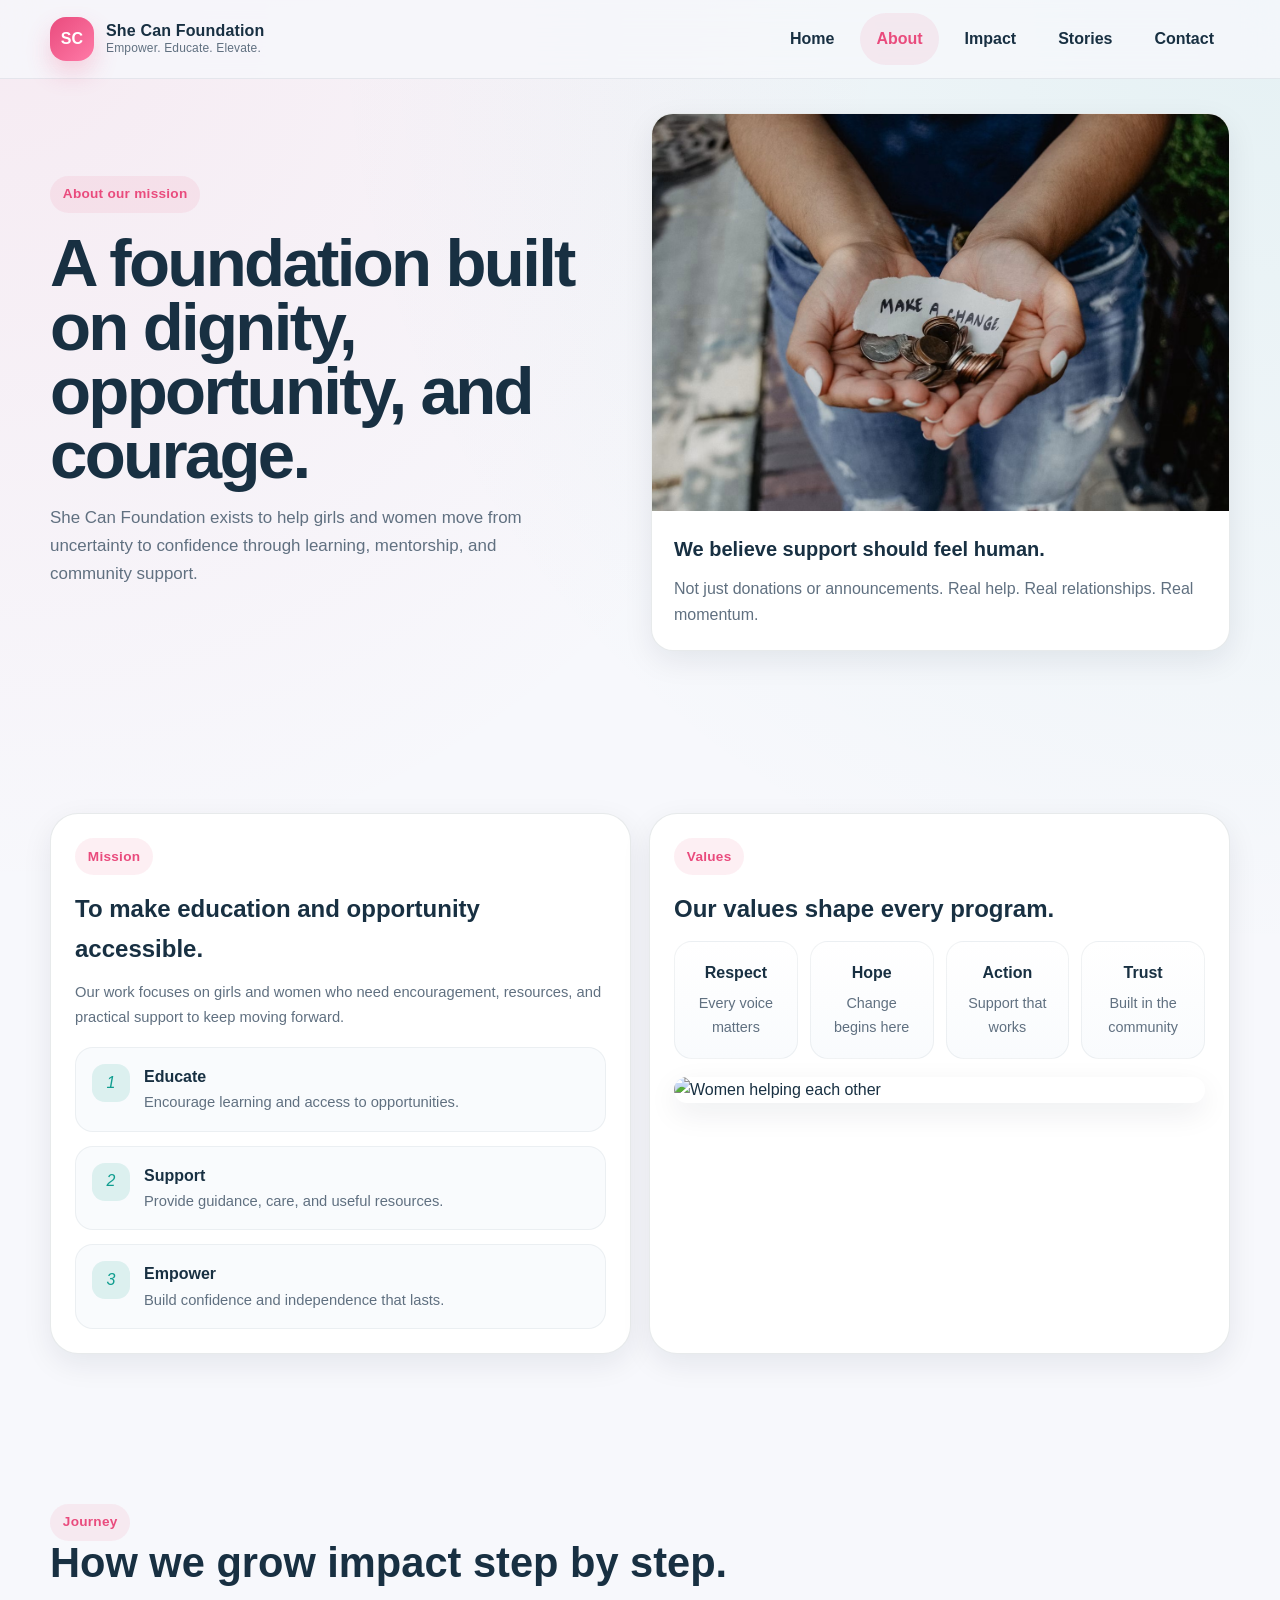
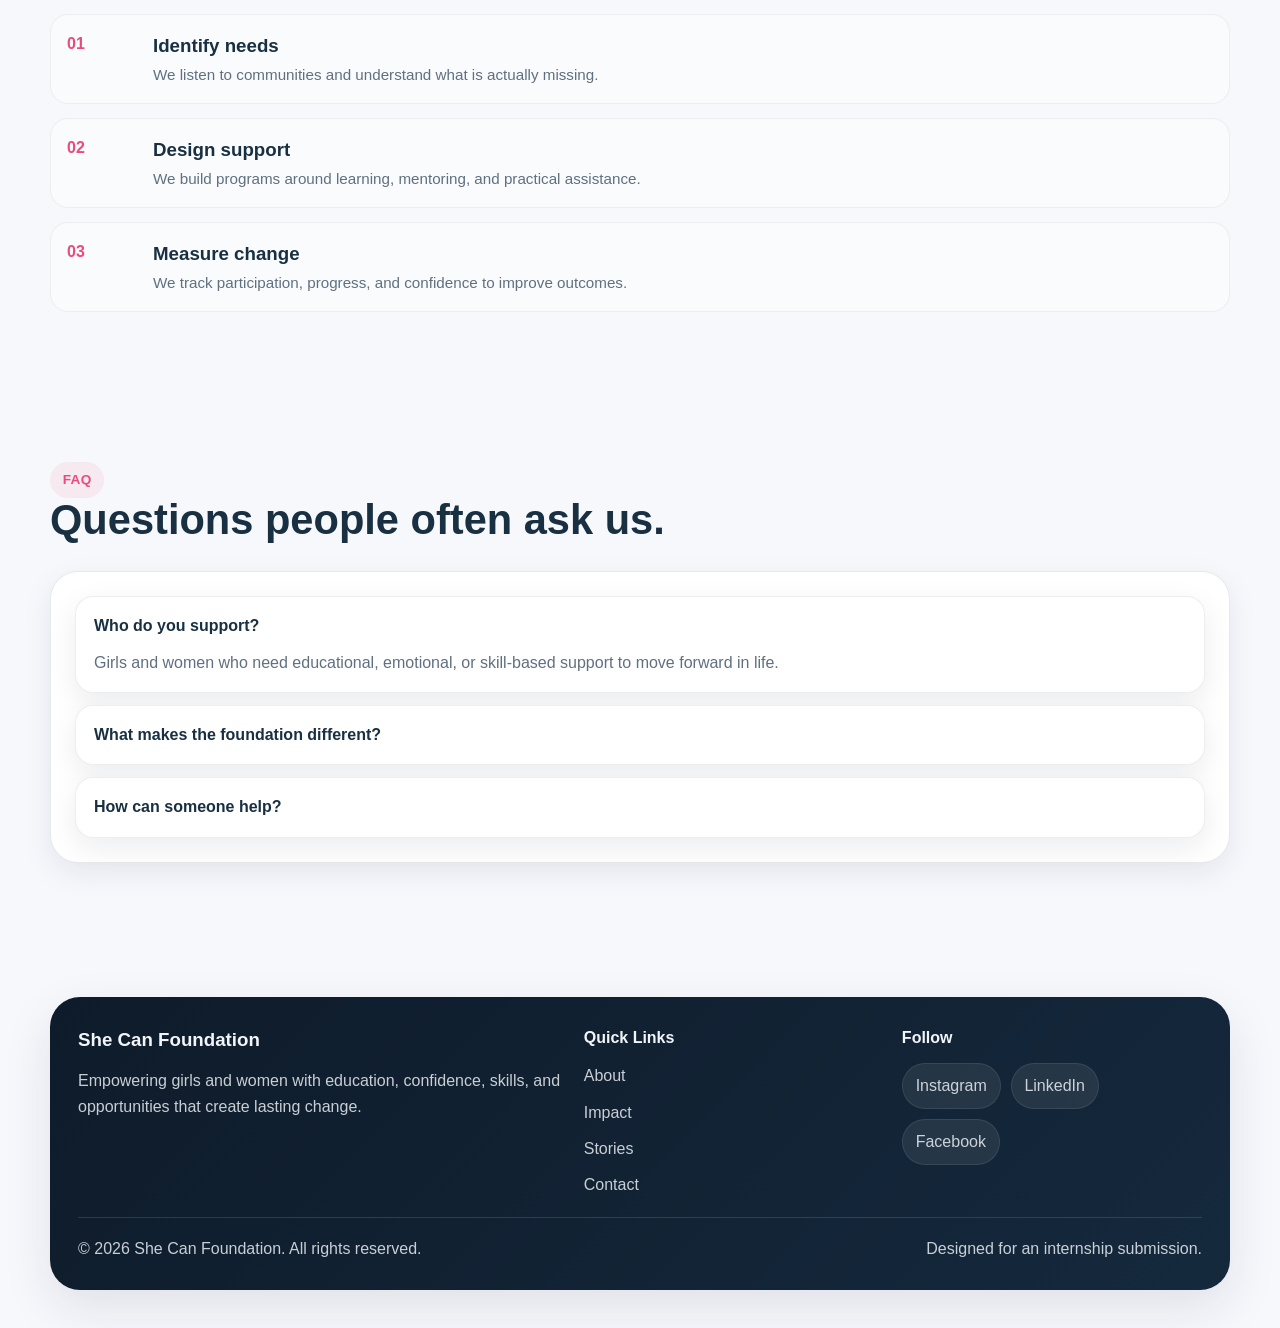
==== about.html @ a5014ece "Fix GitHub Pages structure" ====
<!DOCTYPE html>
<html lang="en">
<head>
  <meta charset="UTF-8">
  <meta name="viewport" content="width=device-width, initial-scale=1.0">
  <title>She Can Foundation | About</title>
  <link rel="stylesheet" href="style.css">
  <script defer src="script.js"></script>
</head>
<body>

<header class="navbar">
  <div class="container">
    <a class="brand" href="index.html" aria-label="She Can Foundation home">
      <div class="brand-mark">SC</div>
      <span>She Can Foundation<small>Empower. Educate. Elevate.</small></span>
    </a>

    <button class="nav-toggle" data-nav-toggle aria-label="Toggle navigation" aria-expanded="false">
      <span></span><span></span><span></span>
    </button>

    <nav class="nav-links" data-nav-links>
      <a href="index.html">Home</a>
      <a href="about.html">About</a>
      <a href="impact.html">Impact</a>
      <a href="stories.html">Stories</a>
      <a href="contact.html">Contact</a>
    </nav>
  </div>
</header>

<main>
  <section class="hero section-tight">
    <div class="container split">
      <div class="hero-copy reveal">
        <span class="badge">About our mission</span>
        <h1 style="font-size:clamp(2.2rem, 4vw + 1rem, 4.4rem)">A foundation built on dignity, opportunity, and courage.</h1>
        <p>
          She Can Foundation exists to help girls and women move from uncertainty to confidence through learning, mentorship, and community support.
        </p>
      </div>
      <div class="card reveal">
        <div class="card-media">
          <img src="Girl with a handful of coins.png" alt="Girl with a handful of coins">
        </div>
        <div class="card-body">
          <h3>We believe support should feel human.</h3>
          <p>Not just donations or announcements. Real help. Real relationships. Real momentum.</p>
        </div>
      </div>
    </div>
  </section>

  <section class="section">
    <div class="container grid-2">
      <div class="panel reveal">
        <span class="badge">Mission</span>
        <h2 style="margin:14px 0 12px;">To make education and opportunity accessible.</h2>
        <p class="small">Our work focuses on girls and women who need encouragement, resources, and practical support to keep moving forward.</p>
        <div class="mission-list">
          <div class="mission-item"><i>1</i><div><strong>Educate</strong><p class="small">Encourage learning and access to opportunities.</p></div></div>
          <div class="mission-item"><i>2</i><div><strong>Support</strong><p class="small">Provide guidance, care, and useful resources.</p></div></div>
          <div class="mission-item"><i>3</i><div><strong>Empower</strong><p class="small">Build confidence and independence that lasts.</p></div></div>
        </div>
      </div>
      <div class="panel reveal">
        <span class="badge">Values</span>
        <h2 style="margin:14px 0 12px;">Our values shape every program.</h2>
        <div class="values">
          <div class="value"><strong>Respect</strong><span>Every voice matters</span></div>
          <div class="value"><strong>Hope</strong><span>Change begins here</span></div>
          <div class="value"><strong>Action</strong><span>Support that works</span></div>
          <div class="value"><strong>Trust</strong><span>Built in the community</span></div>
        </div>
        <div style="margin-top:18px">
          <img src="Women helping each other.jpg" alt="Women helping each other" style="border-radius:22px;box-shadow:var(--shadow-soft)">
        </div>
      </div>
    </div>
  </section>

  <section class="section-tight">
    <div class="container">
      <div class="section-head reveal">
        <div>
          <span class="badge">Journey</span>
          <h2>How we grow impact step by step.</h2>
        </div>
      </div>
      <div class="timeline">
        <div class="timeline-item reveal"><strong>01</strong><div><h3>Identify needs</h3><p>We listen to communities and understand what is actually missing.</p></div></div>
        <div class="timeline-item reveal"><strong>02</strong><div><h3>Design support</h3><p>We build programs around learning, mentoring, and practical assistance.</p></div></div>
        <div class="timeline-item reveal"><strong>03</strong><div><h3>Measure change</h3><p>We track participation, progress, and confidence to improve outcomes.</p></div></div>
      </div>
    </div>
  </section>

  <section class="section">
    <div class="container">
      <div class="section-head reveal">
        <div>
          <span class="badge">FAQ</span>
          <h2>Questions people often ask us.</h2>
        </div>
      </div>
      <div class="panel reveal">
        <details open>
          <summary>Who do you support?</summary>
          <p>Girls and women who need educational, emotional, or skill-based support to move forward in life.</p>
        </details>
        <details>
          <summary>What makes the foundation different?</summary>
          <p>We focus on confidence, long-term growth, and community involvement, not just one-time help.</p>
        </details>
        <details>
          <summary>How can someone help?</summary>
          <p>By volunteering, sharing the mission, collaborating on events, or reaching out through the contact page.</p>
        </details>
      </div>
    </div>
  </section>
</main>

<footer class="footer">
  <div class="container">
    <div class="footer-inner">
      <div class="footer-grid">
        <div>
          <h3>She Can Foundation</h3>
          <p>Empowering girls and women with education, confidence, skills, and opportunities that create lasting change.</p>
        </div>
        <div>
          <h4>Quick Links</h4>
          <div class="footer-links">
            <a href="about.html">About</a>
            <a href="impact.html">Impact</a>
            <a href="stories.html">Stories</a>
            <a href="contact.html">Contact</a>
          </div>
        </div>
        <div>
          <h4>Follow</h4>
          <div class="socials">
            <a href="#">Instagram</a>
            <a href="#">LinkedIn</a>
            <a href="#">Facebook</a>
          </div>
        </div>
      </div>
      <div class="footer-bottom">
        <p>© 2026 She Can Foundation. All rights reserved.</p>
        <p>Designed for an internship submission.</p>
      </div>
    </div>
  </div>
</footer>

</body>
</html>
---- style.css ----
:root{
  --bg: #f7f8fc;
  --surface: rgba(255,255,255,.86);
  --surface-strong: #ffffff;
  --text: #183042;
  --muted: #607080;
  --primary: #e94b7d;
  --primary-2: #ff7aa7;
  --accent: #0f9d8f;
  --line: rgba(24,48,66,.10);
  --shadow: 0 18px 50px rgba(15,29,45,.10);
  --shadow-soft: 0 10px 30px rgba(15,29,45,.08);
  --radius-xl: 30px;
  --radius-lg: 22px;
  --radius-md: 16px;
  --max: 1180px;
}

*{box-sizing:border-box;margin:0;padding:0}
html{scroll-behavior:smooth}
body{
  font-family: "Segoe UI", Arial, sans-serif;
  background:
    radial-gradient(circle at top left, rgba(233,75,125,.08), transparent 28%),
    radial-gradient(circle at top right, rgba(15,157,143,.08), transparent 30%),
    var(--bg);
  color:var(--text);
  line-height:1.65;
  overflow-x:hidden;
}
a{color:inherit;text-decoration:none}
img{max-width:100%;display:block}
button,input,textarea{font:inherit}

.container{
  width:min(100% - 32px, var(--max));
  margin-inline:auto;
}

.badge{
  display:inline-flex;
  align-items:center;
  gap:.5rem;
  padding:.45rem .8rem;
  border-radius:999px;
  background:rgba(233,75,125,.09);
  color:var(--primary);
  font-size:.85rem;
  font-weight:700;
  letter-spacing:.02em;
}

.section{
  padding:86px 0;
}
.section-tight{padding:64px 0}
.section-head{
  display:flex;
  flex-wrap:wrap;
  align-items:end;
  justify-content:space-between;
  gap:16px;
  margin-bottom:28px;
}
.section-head h2{
  font-size:clamp(1.7rem, 2vw + 1rem, 3rem);
  line-height:1.08;
}
.section-head p{
  max-width:640px;
  color:var(--muted);
}


.navbar{
  position:sticky;
  top:0;
  z-index:1000;
  backdrop-filter:blur(16px);
  background:rgba(247,248,252,.78);
  border-bottom:1px solid rgba(24,48,66,.08);
  transition:all .25s ease;
}
.navbar.scrolled{
  box-shadow:0 10px 34px rgba(15,29,45,.10);
  background:rgba(255,255,255,.92);
}
.navbar .container{
  display:flex;
  align-items:center;
  justify-content:space-between;
  min-height:78px;
  gap:16px;
}
.brand{
  display:flex;
  align-items:center;
  gap:12px;
  font-weight:800;
  letter-spacing:.01em;
}
.brand-mark{
  width:44px;height:44px;border-radius:16px;
  background:linear-gradient(135deg, var(--primary), var(--primary-2));
  display:grid;place-items:center;
  color:#fff;
  box-shadow:0 12px 24px rgba(233,75,125,.24);
  flex:0 0 auto;
}
.brand span{display:block;line-height:1.05}
.brand small{
  display:block;
  color:var(--muted);
  font-size:.75rem;
  font-weight:500;
  margin-top:2px;
}
.nav-toggle{
  display:none;
  border:0;
  background:transparent;
  width:44px;height:44px;
  border-radius:14px;
}
.nav-toggle span{
  display:block;
  width:22px;height:2px;
  background:var(--text);
  margin:5px auto;
  border-radius:2px;
  transition:.25s ease;
}
.nav-links{
  display:flex;
  align-items:center;
  gap:10px;
}
.nav-links a{
  position:relative;
  padding:.8rem 1rem;
  color:var(--text);
  font-weight:600;
  border-radius:999px;
  transition:.25s ease;
}
.nav-links a:hover,
.nav-links a.active{
  background:rgba(233,75,125,.09);
  color:var(--primary);
}


.hero{
  padding:34px 0 76px;
}
.hero-grid{
  display:grid;
  grid-template-columns: 1.05fr .95fr;
  gap:30px;
  align-items:center;
}
.hero-copy{
  padding:26px 0;
}
.hero-copy h1{
  font-size:clamp(2.5rem, 4vw + 1rem, 5.5rem);
  line-height:.95;
  letter-spacing:-.04em;
  margin:18px 0 18px;
}
.hero-copy p{
  font-size:1.06rem;
  color:var(--muted);
  max-width:56ch;
}
.hero-actions{
  display:flex;
  flex-wrap:wrap;
  gap:14px;
  margin-top:28px;
}
.btn{
  display:inline-flex;
  align-items:center;
  justify-content:center;
  gap:.55rem;
  padding:.95rem 1.35rem;
  border-radius:999px;
  border:1px solid transparent;
  font-weight:700;
  cursor:pointer;
  transition:all .25s ease;
  box-shadow:none;
}
.btn-primary{
  background:linear-gradient(135deg, var(--primary), var(--primary-2));
  color:#fff;
  box-shadow:0 14px 24px rgba(233,75,125,.22);
}
.btn-primary:hover{transform:translateY(-2px);box-shadow:0 18px 28px rgba(233,75,125,.28)}
.btn-ghost{
  background:rgba(255,255,255,.72);
  border-color:rgba(24,48,66,.09);
  color:var(--text);
}
.btn-ghost:hover{transform:translateY(-2px);box-shadow:var(--shadow-soft)}
.hero-points{
  display:flex;
  flex-wrap:wrap;
  gap:14px;
  margin-top:24px;
}
.hero-point{
  flex:1 1 170px;
  background:var(--surface);
  border:1px solid var(--line);
  border-radius:18px;
  padding:14px 16px;
  box-shadow:var(--shadow-soft);
}
.hero-point strong{display:block;font-size:1rem}
.hero-point span{color:var(--muted);font-size:.92rem}

.hero-visual{
  position:relative;
  min-height:640px;
  border-radius:38px;
  overflow:hidden;
  box-shadow:var(--shadow);
  background:linear-gradient(135deg, rgba(233,75,125,.14), rgba(15,157,143,.12));
  isolation:isolate;
}
.hero-visual::before{
  content:"";
  position:absolute;inset:0;
  background:
    linear-gradient(180deg, rgba(10,14,23,.05), rgba(10,14,23,.38)),
    url("happy-girl-with-smile.png")center/cover;
  filter:saturate(1.02);
}
.hero-visual::after{
  content:"";
  position:absolute;inset:auto 18px 18px 18px;
  height:220px;
  border-radius:28px;
  background:rgba(255,255,255,.9);
  backdrop-filter: blur(14px);
  border:1px solid rgba(255,255,255,.5);
  z-index:1;
  box-shadow:0 18px 44px rgba(15,29,45,.12);
}
.hero-overlay{
  position:absolute;
  inset:auto 28px 28px 28px;
  z-index:2;
  display:grid;
  grid-template-columns:1fr auto;
  gap:18px;
  align-items:end;
}
.hero-card{
  background:rgba(255,255,255,.98);
  border-radius:24px;
  padding:18px;
  box-shadow:0 18px 48px rgba(15,29,45,.12);
}
.hero-card h3{font-size:1.05rem;margin-bottom:8px}
.hero-card p{font-size:.93rem;color:var(--muted)}
.hero-stats{
  display:grid;
  grid-template-columns:repeat(3, minmax(0, 1fr));
  gap:12px;
}
.mini-stat{
  background:rgba(255,255,255,.98);
  border-radius:20px;
  padding:14px 12px;
  text-align:center;
  box-shadow:0 16px 36px rgba(15,29,45,.10);
}
.mini-stat strong{display:block;font-size:1.1rem}
.mini-stat span{color:var(--muted);font-size:.82rem}


.stats-strip{
  margin-top:-24px;
  position:relative;
  z-index:3;
}
.stats-grid{
  display:grid;
  grid-template-columns:repeat(4, minmax(0, 1fr));
  gap:16px;
}
.stat{
  padding:22px;
  border-radius:24px;
  background:var(--surface-strong);
  border:1px solid var(--line);
  box-shadow:var(--shadow-soft);
}
.stat strong{
  display:block;
  font-size:2rem;
  line-height:1;
  margin-bottom:8px;
}
.stat span{color:var(--muted)}


.grid-3{
  display:grid;
  grid-template-columns:repeat(3, minmax(0, 1fr));
  gap:18px;
}
.grid-2{
  display:grid;
  grid-template-columns:repeat(2, minmax(0, 1fr));
  gap:18px;
}
.card{
  background:var(--surface-strong);
  border:1px solid var(--line);
  border-radius:var(--radius-lg);
  box-shadow:var(--shadow-soft);
  overflow:hidden;
  transition:transform .25s ease, box-shadow .25s ease;
}
.card:hover{transform:translateY(-4px);box-shadow:var(--shadow)}
.card-body{padding:22px}
.card h3{font-size:1.25rem;margin-bottom:10px}
.card p{color:var(--muted)}
.icon-box{
  width:52px;height:52px;border-radius:18px;
  display:grid;place-items:center;
  margin-bottom:16px;
  color:#fff;
  background:linear-gradient(135deg, var(--primary), var(--primary-2));
  box-shadow:0 12px 24px rgba(233,75,125,.2);
  font-size:1.2rem;
}
.card-media{
  aspect-ratio: 16 / 11;
  overflow:hidden;
}
.card-media img{
  width:100%;height:100%;object-fit:cover;
  transition:transform .5s ease;
}
.card:hover .card-media img{transform:scale(1.06)}

.split{
  display:grid;
  grid-template-columns: 1fr 1fr;
  gap:22px;
  align-items:center;
}
.panel{
  background:var(--surface-strong);
  border:1px solid var(--line);
  border-radius:28px;
  padding:24px;
  box-shadow:var(--shadow-soft);
}
.mission-list{
  display:grid;
  gap:14px;
  margin-top:18px;
}
.mission-item{
  display:flex;
  gap:14px;
  align-items:flex-start;
  padding:16px;
  border-radius:18px;
  background:#f9fbfd;
  border:1px solid rgba(24,48,66,.06);
}
.mission-item i{
  flex:0 0 auto;
  width:38px;height:38px;border-radius:13px;
  display:grid;place-items:center;
  background:rgba(15,157,143,.12);
  color:var(--accent);
}

.timeline{
  display:grid;
  gap:14px;
}
.timeline-item{
  display:grid;
  grid-template-columns:72px 1fr;
  gap:14px;
  align-items:start;
  padding:16px;
  border-radius:18px;
  background:#f9fbfd;
  border:1px solid rgba(24,48,66,.06);
}
.timeline-item strong{
  color:var(--primary);
  font-size:1rem;
}
.timeline-item p{color:var(--muted);font-size:.95rem}
.values{
  display:grid;
  grid-template-columns:repeat(4, minmax(0, 1fr));
  gap:12px;
}
.value{
  padding:18px;
  border-radius:18px;
  background:linear-gradient(180deg, #fff, #f9fbfd);
  border:1px solid rgba(24,48,66,.06);
  text-align:center;
}
.value span{display:block;color:var(--muted);font-size:.9rem;margin-top:6px}


.progress-list{display:grid;gap:16px}
.progress{
  background:#f9fbfd;
  border:1px solid rgba(24,48,66,.06);
  border-radius:18px;
  padding:16px;
}
.progress-top{
  display:flex;
  justify-content:space-between;
  gap:12px;
  margin-bottom:10px;
}
.bar{
  height:11px;
  background:rgba(24,48,66,.09);
  border-radius:999px;
  overflow:hidden;
}
.bar > span{
  display:block;
  height:100%;
  width:0;
  border-radius:999px;
  background:linear-gradient(135deg, var(--primary), var(--primary-2));
  transition:width 1.2s ease;
}
.filters{
  display:flex;
  flex-wrap:wrap;
  gap:10px;
  margin-bottom:18px;
}
.filter-btn{
  border:1px solid var(--line);
  background:#fff;
  color:var(--text);
  padding:.72rem 1rem;
  border-radius:999px;
  cursor:pointer;
  font-weight:700;
  transition:.25s ease;
}
.filter-btn.active,
.filter-btn:hover{
  background:rgba(233,75,125,.09);
  color:var(--primary);
  border-color:rgba(233,75,125,.18);
}

.story-card{
  display:grid;
  gap:16px;
}
.story-meta{
  display:flex;
  gap:10px;
  flex-wrap:wrap;
}
.pill{
  display:inline-flex;
  align-items:center;
  border-radius:999px;
  padding:.35rem .7rem;
  font-size:.78rem;
  font-weight:700;
  background:rgba(15,157,143,.10);
  color:var(--accent);
}
.quote{
  font-size:1.05rem;
  color:#233748;
  background:#f9fbfd;
  padding:16px;
  border-radius:18px;
  border:1px solid rgba(24,48,66,.06);
}

.carousel{
  position:relative;
  border-radius:28px;
  overflow:hidden;
  box-shadow:var(--shadow-soft);
  min-height:420px;
}
.carousel img{
  position:absolute;inset:0;
  width:100%;height:100%;
  object-fit:cover;
  opacity:0;
  transform:scale(1.02);
  transition:opacity .6s ease, transform .6s ease;
}
.carousel img.active{
  opacity:1;
  transform:scale(1);
}
.carousel-controls{
  position:absolute;
  right:16px;bottom:16px;
  display:flex;gap:10px;z-index:2;
}
.carousel-controls button{
  width:42px;height:42px;
  border:0;border-radius:14px;
  background:rgba(255,255,255,.92);
  box-shadow:0 12px 28px rgba(0,0,0,.18);
  cursor:pointer;
}

.contact-grid{
  display:grid;
  grid-template-columns:.9fr 1.1fr;
  gap:18px;
}
.contact-list{
  display:grid;
  gap:12px;
  margin-top:16px;
}
.contact-item{
  display:flex;
  align-items:flex-start;
  gap:12px;
  padding:14px 16px;
  border-radius:18px;
  border:1px solid rgba(24,48,66,.06);
  background:#f9fbfd;
}
.contact-item i{
  width:36px;height:36px;border-radius:12px;
  display:grid;place-items:center;
  background:rgba(233,75,125,.10);
  color:var(--primary);
}
.form{
  display:grid;
  gap:12px;
}
.field{
  display:grid;
  gap:8px;
}
.field label{
  font-size:.92rem;
  font-weight:700;
}
.field input,
.field textarea,
.field select{
  width:100%;
  border:1px solid rgba(24,48,66,.12);
  background:#fff;
  border-radius:16px;
  padding:14px 15px;
  outline:none;
  transition:border-color .25s ease, box-shadow .25s ease;
}
.field input:focus,
.field textarea:focus,
.field select:focus{
  border-color:rgba(233,75,125,.35);
  box-shadow:0 0 0 4px rgba(233,75,125,.09);
}
.form-note{
  color:var(--muted);
  font-size:.9rem;
}
.alert{
  display:none;
  padding:14px 16px;
  border-radius:16px;
  font-weight:600;
}
.alert.success{
  background:rgba(15,157,143,.10);
  color:#0b776d;
  border:1px solid rgba(15,157,143,.18);
}
.alert.error{
  background:rgba(233,75,125,.10);
  color:#b22e58;
  border:1px solid rgba(233,75,125,.18);
}


details{
  border:1px solid rgba(24,48,66,.08);
  background:#fff;
  border-radius:18px;
  padding:16px 18px;
  box-shadow:var(--shadow-soft);
}
details + details{margin-top:12px}
summary{
  cursor:pointer;
  list-style:none;
  font-weight:700;
}
summary::-webkit-details-marker{display:none}
details p{margin-top:10px;color:var(--muted)}


.footer{
  padding:30px 0 38px;
  margin-top:18px;
}
.footer-inner{
  padding:28px;
  border-radius:30px;
  background:linear-gradient(135deg, #0e1b2a, #15293d);
  color:#f1f5f9;
  box-shadow:var(--shadow);
}
.footer-grid{
  display:grid;
  grid-template-columns:1.3fr .8fr .8fr;
  gap:18px;
}
.footer h3,.footer h4{margin-bottom:12px}
.footer p, .footer a{color:rgba(241,245,249,.82)}
.footer-links{
  display:grid;gap:10px
}
.footer-bottom{
  margin-top:18px;
  padding-top:18px;
  border-top:1px solid rgba(255,255,255,.12);
  display:flex;
  justify-content:space-between;
  gap:14px;
  flex-wrap:wrap;
}
.socials{
  display:flex;
  gap:10px;
  flex-wrap:wrap;
}
.socials a{
  padding:.55rem .8rem;
  border-radius:999px;
  background:rgba(255,255,255,.08);
  border:1px solid rgba(255,255,255,.09);
}
.small{font-size:.92rem;color:var(--muted)}
.center{text-align:center}
.mt-0{margin-top:0}
.mb-0{margin-bottom:0}
.hidden{display:none !important}


.reveal{
  opacity:0;
  transform:translateY(20px);
  transition:opacity .75s ease, transform .75s ease;
}
.reveal.show{
  opacity:1;
  transform:none;
}


@media (max-width: 1040px){
  .hero-grid,
  .split,
  .contact-grid,
  .footer-grid{
    grid-template-columns:1fr;
  }
  .hero-visual{min-height:520px}
  .stats-grid,.grid-3,.grid-2,.values{grid-template-columns:repeat(2, minmax(0, 1fr))}
}
@media (max-width: 760px){
  .section{padding:66px 0}
  .section-tight{padding:54px 0}
  .nav-toggle{display:block}
  .nav-links{
    position:absolute;
    top:78px;
    left:16px;
    right:16px;
    display:grid;
    gap:8px;
    padding:14px;
    border-radius:24px;
    background:rgba(255,255,255,.96);
    box-shadow:var(--shadow);
    border:1px solid rgba(24,48,66,.08);
    transform:translateY(-10px);
    opacity:0;
    pointer-events:none;
    transition:.25s ease;
  }
  .nav-links.open{
    transform:none;
    opacity:1;
    pointer-events:auto;
  }
  .nav-links a{padding:.9rem 1rem}
  .hero{padding-top:12px}
  .hero-copy h1{font-size:clamp(2.2rem, 10vw, 3.5rem)}
  .hero-visual{min-height:460px}
  .hero-overlay{
    inset:auto 16px 16px 16px;
    grid-template-columns:1fr;
  }
  .hero-stats,
  .stats-grid,
  .grid-3,
  .grid-2,
  .values{
    grid-template-columns:1fr;
  }
  .footer-inner{padding:22px}
  .footer-bottom{flex-direction:column}
}
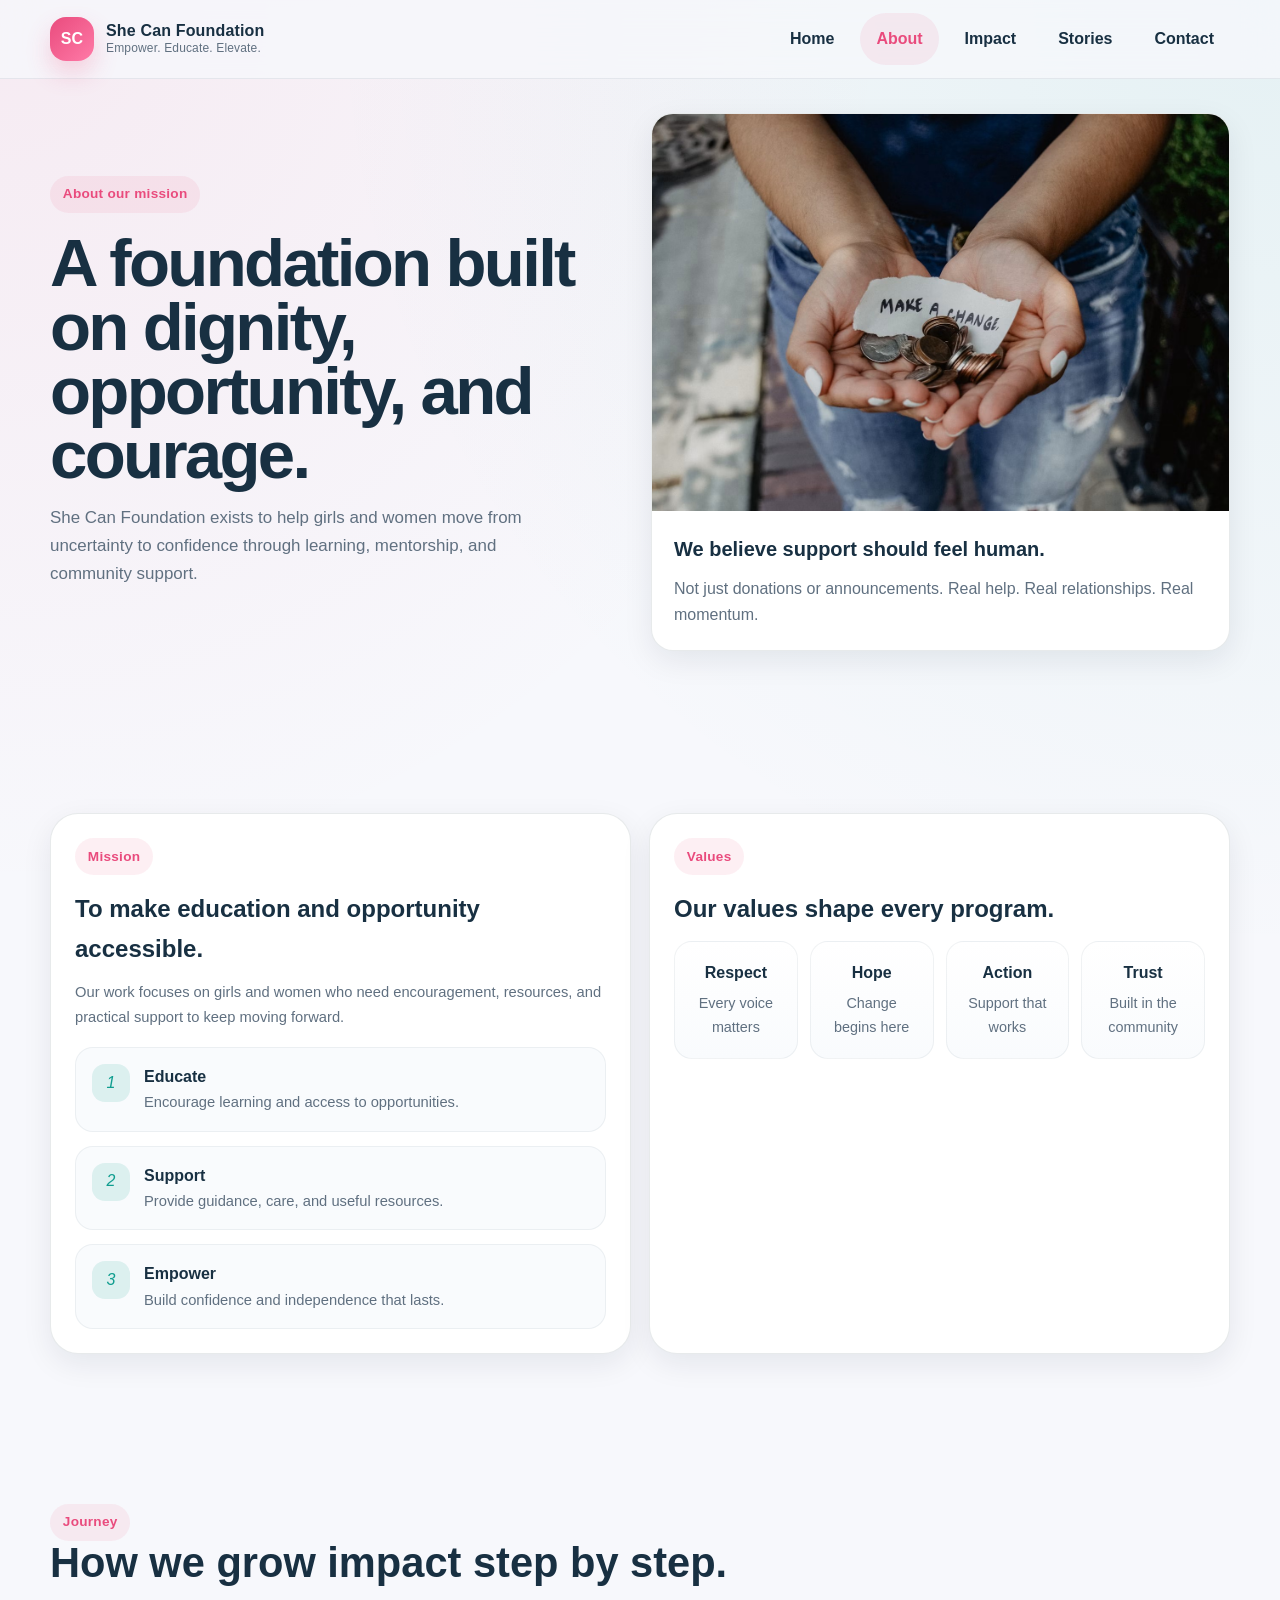
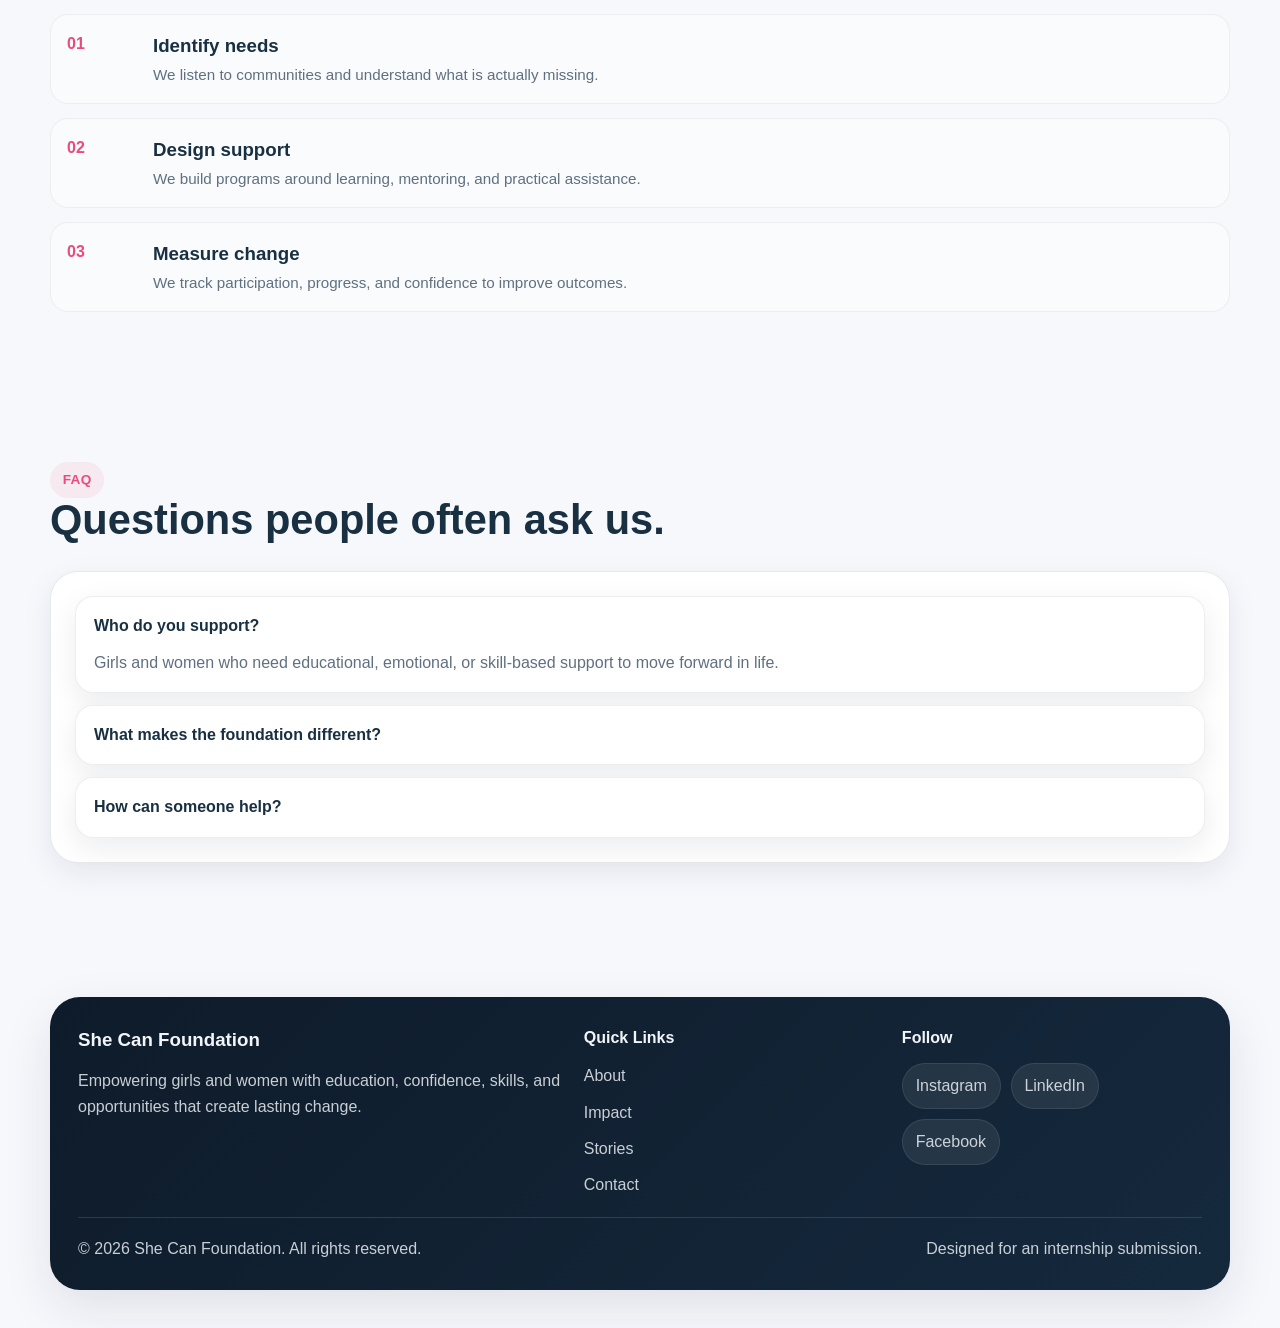
==== commit f2c45a25: "fix" ====
--- a/about.html
+++ b/about.html
@@ -74,7 +74,6 @@
           <div class="value"><strong>Trust</strong><span>Built in the community</span></div>
         </div>
         <div style="margin-top:18px">
-          <img src="Women helping each other.jpg" alt="Women helping each other" style="border-radius:22px;box-shadow:var(--shadow-soft)">
         </div>
       </div>
     </div>
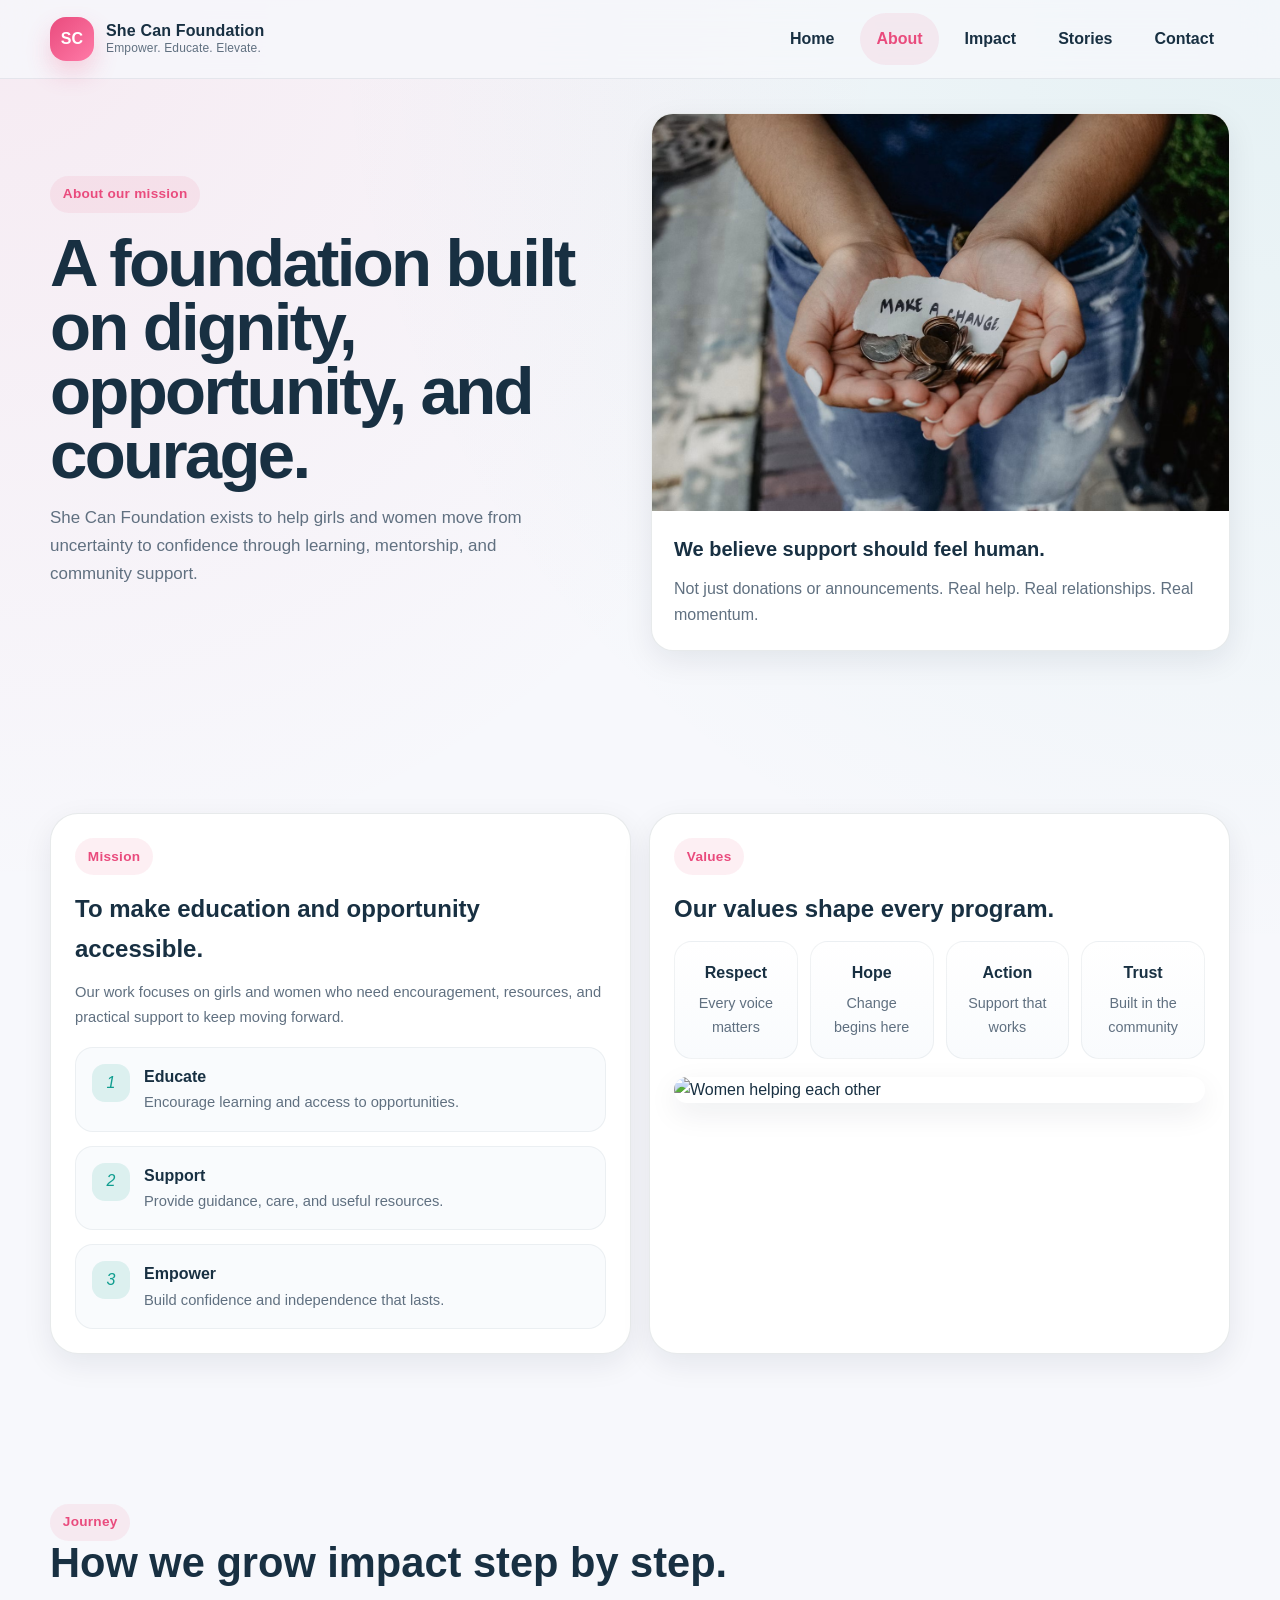
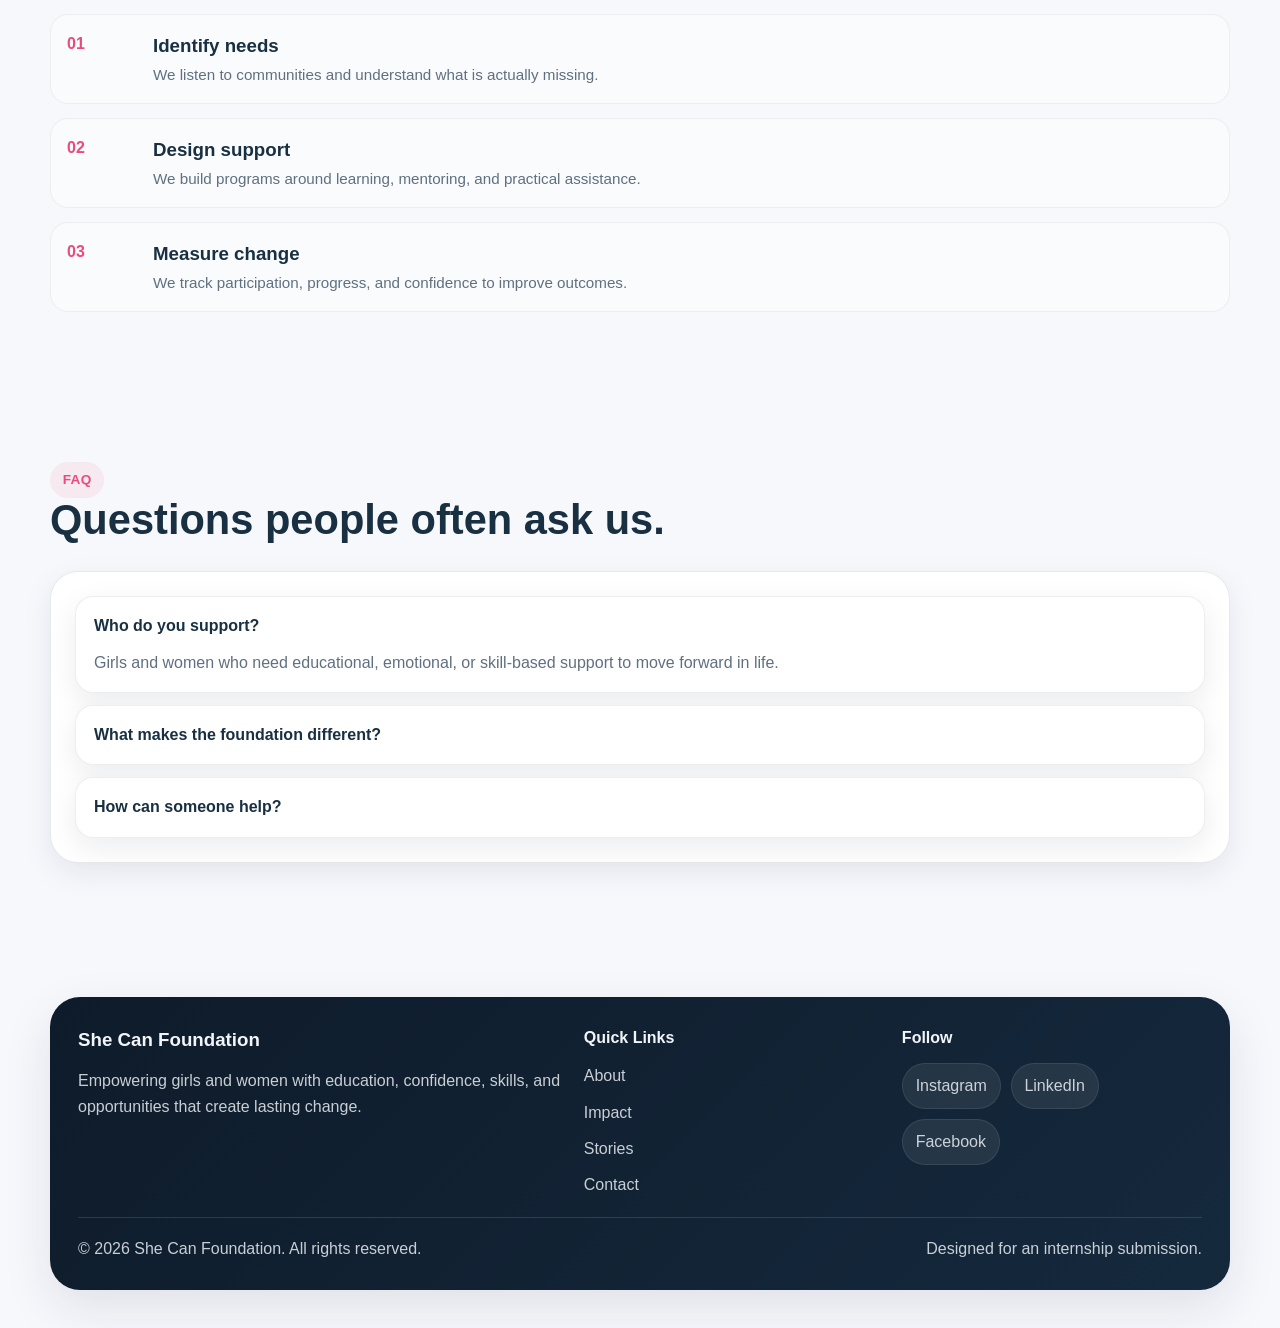
==== commit 253d0121: "Update about.html" ====
--- a/about.html
+++ b/about.html
@@ -74,6 +74,7 @@
           <div class="value"><strong>Trust</strong><span>Built in the community</span></div>
         </div>
         <div style="margin-top:18px">
+          <img src="Women-helping-each-other.jpg" alt="Women helping each other" style="border-radius:22px;box-shadow:var(--shadow-soft)">
         </div>
       </div>
     </div>
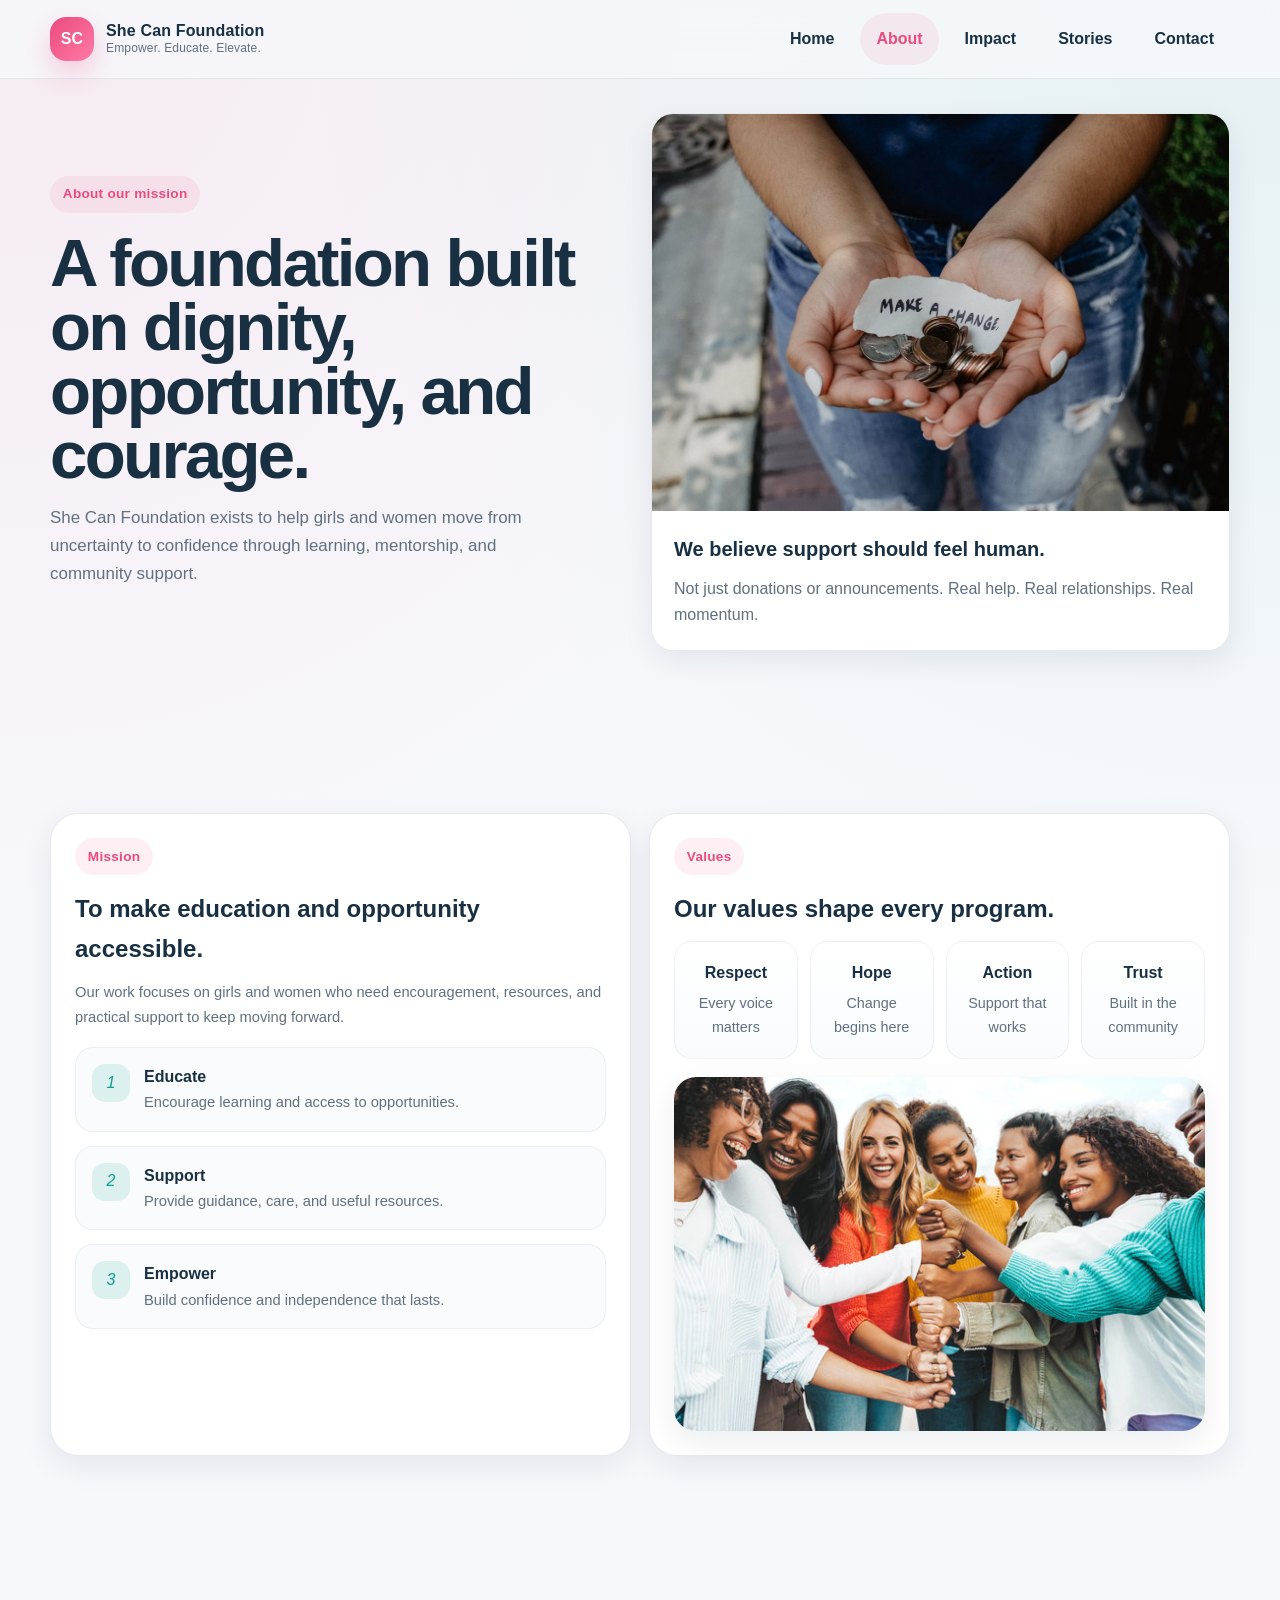
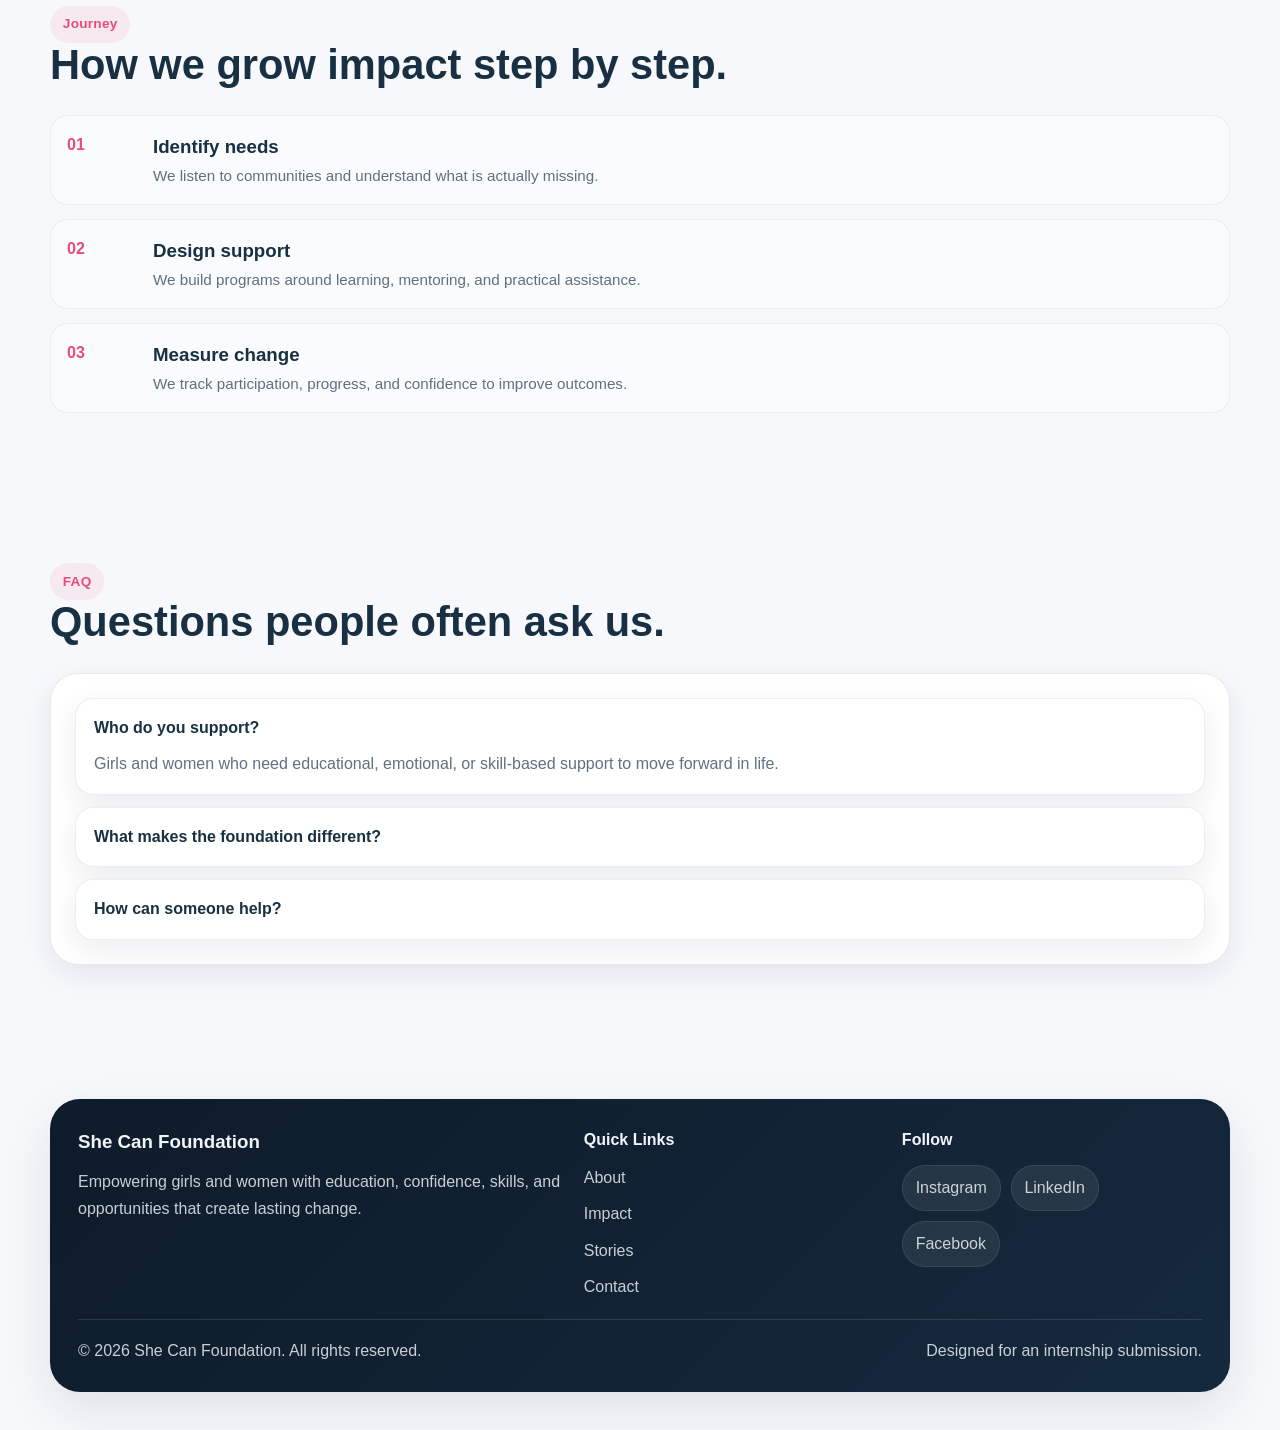
==== commit e35d9bab: "Update about.html" ====
--- a/about.html
+++ b/about.html
@@ -74,7 +74,7 @@
           <div class="value"><strong>Trust</strong><span>Built in the community</span></div>
         </div>
         <div style="margin-top:18px">
-          <img src="Women-helping-each-other.jpg" alt="Women helping each other" style="border-radius:22px;box-shadow:var(--shadow-soft)">
+          <img src="women-helping-each-other.jpg" alt="Women helping each other" style="border-radius:22px;box-shadow:var(--shadow-soft)">
         </div>
       </div>
     </div>
